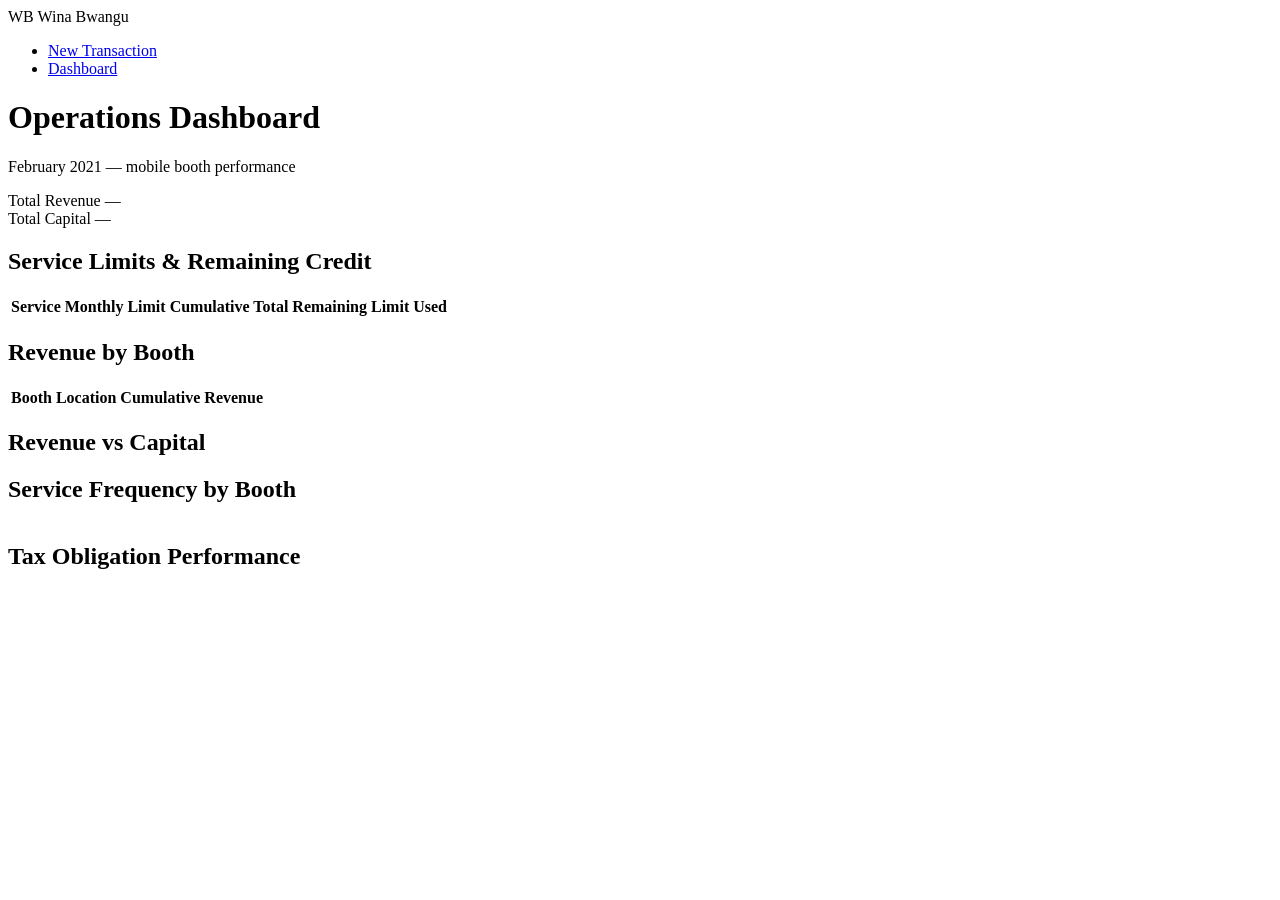
==== Frontend/dashboard.html @ 0277bae7 "Add files via upload This is a basic mock-up of the dashboard. Changes can and will be made upon di" ====
<!DOCTYPE html>
<html lang="en">
<head>
  <meta charset="UTF-8">
  <meta name="viewport" content="width=device-width, initial-scale=1.0">
  <title>Wina Bwangu — Dashboard</title>
  <link rel="stylesheet" href="styles.css">
</head>
<body>

  <div class="app-shell">

    <!-- ============ NAVIGATION ============ -->
    <nav class="sidenav" aria-label="Main navigation">
      <div class="sidenav-brand">
        <span class="sidenav-brand-mark">WB</span>
        <span class="sidenav-brand-name">Wina Bwangu</span>
      </div>
      <ul class="sidenav-links">
        <li><a href="index.html" class="sidenav-link">New Transaction</a></li>
        <li><a href="dashboard.html" class="sidenav-link sidenav-link--active" aria-current="page">Dashboard</a></li>
      </ul>
    </nav>

    <!-- ============ MAIN CONTENT ============ -->
    <div class="main-column">

      <header class="page-header">
        <h1>Operations Dashboard</h1>
        <p class="page-subtitle">February 2021 — mobile booth performance</p>
      </header>

      <main class="dashboard-grid">

        <!-- Item 9: summary cards -->
        <section class="summary-cards" aria-label="Summary totals">
          <div class="summary-card">
            <span class="summary-card-label">Total Revenue</span>
            <span class="summary-card-value" id="total-revenue">—</span>
          </div>
          <div class="summary-card">
            <span class="summary-card-label">Total Capital</span>
            <span class="summary-card-value" id="total-capital">—</span>
          </div>
        </section>

        <!-- Item 6: service limits, cumulative totals, remaining credit -->
        <section class="panel panel--wide" aria-labelledby="service-limits-heading">
          <h2 id="service-limits-heading">Service Limits &amp; Remaining Credit</h2>
          <table class="data-table">
            <thead>
              <tr>
                <th>Service</th>
                <th>Monthly Limit</th>
                <th>Cumulative Total</th>
                <th>Remaining</th>
                <th>Limit Used</th>
              </tr>
            </thead>
            <tbody id="service-limits-body">
              <!-- populated by dashboard.js -->
            </tbody>
          </table>
        </section>

        <!-- Item 7: booth revenue -->
        <section class="panel" aria-labelledby="booth-revenue-heading">
          <h2 id="booth-revenue-heading">Revenue by Booth</h2>
          <table class="data-table">
            <thead>
              <tr>
                <th>Booth</th>
                <th>Location</th>
                <th>Cumulative Revenue</th>
              </tr>
            </thead>
            <tbody id="booth-revenue-body">
              <!-- populated by dashboard.js -->
            </tbody>
          </table>
        </section>

        <!-- Item 10: pie chart of summary totals -->
        <section class="panel" aria-labelledby="summary-pie-heading">
          <h2 id="summary-pie-heading">Revenue vs Capital</h2>
          <div class="pie-wrap">
            <div class="pie-chart" id="summary-pie" role="img" aria-label="Pie chart of total revenue versus total capital"></div>
            <div class="pie-legend" id="pie-legend">
              <!-- populated by dashboard.js -->
            </div>
          </div>
        </section>

        <!-- Item 8: service frequency per booth -->
        <section class="panel panel--wide" aria-labelledby="frequency-heading">
          <h2 id="frequency-heading">Service Frequency by Booth</h2>
          <div class="table-scroll">
            <table class="data-table frequency-table" id="frequency-table">
              <!-- head + body populated by dashboard.js -->
            </table>
          </div>
        </section>

        <!-- Tax obligation performance -->
        <section class="panel panel--wide" aria-labelledby="tax-heading">
          <h2 id="tax-heading">Tax Obligation Performance</h2>
          <div class="tax-list" id="tax-obligations">
            <!-- populated by dashboard.js -->
          </div>
        </section>

      </main>
    </div>
  </div>

  <script src="mock-data.js"></script>
  <script src="dashboard.js"></script>
</body>
</html>
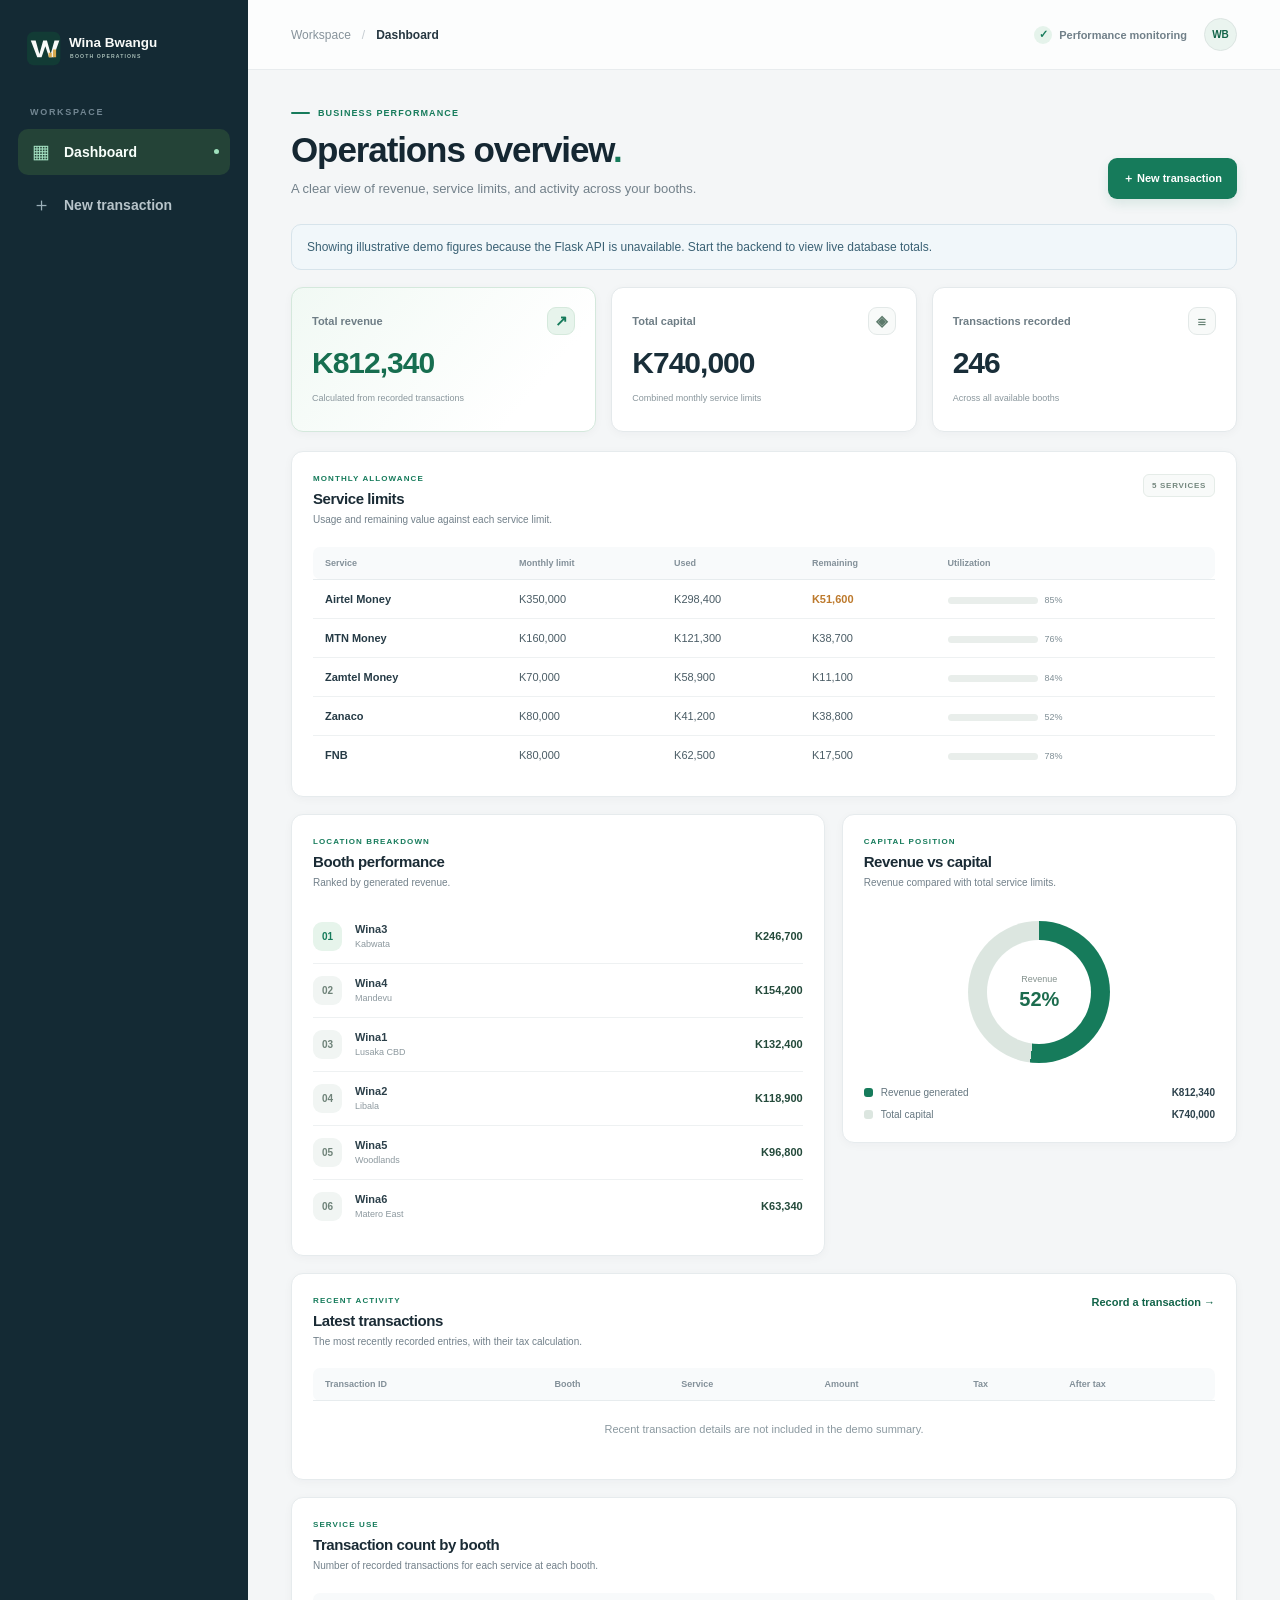
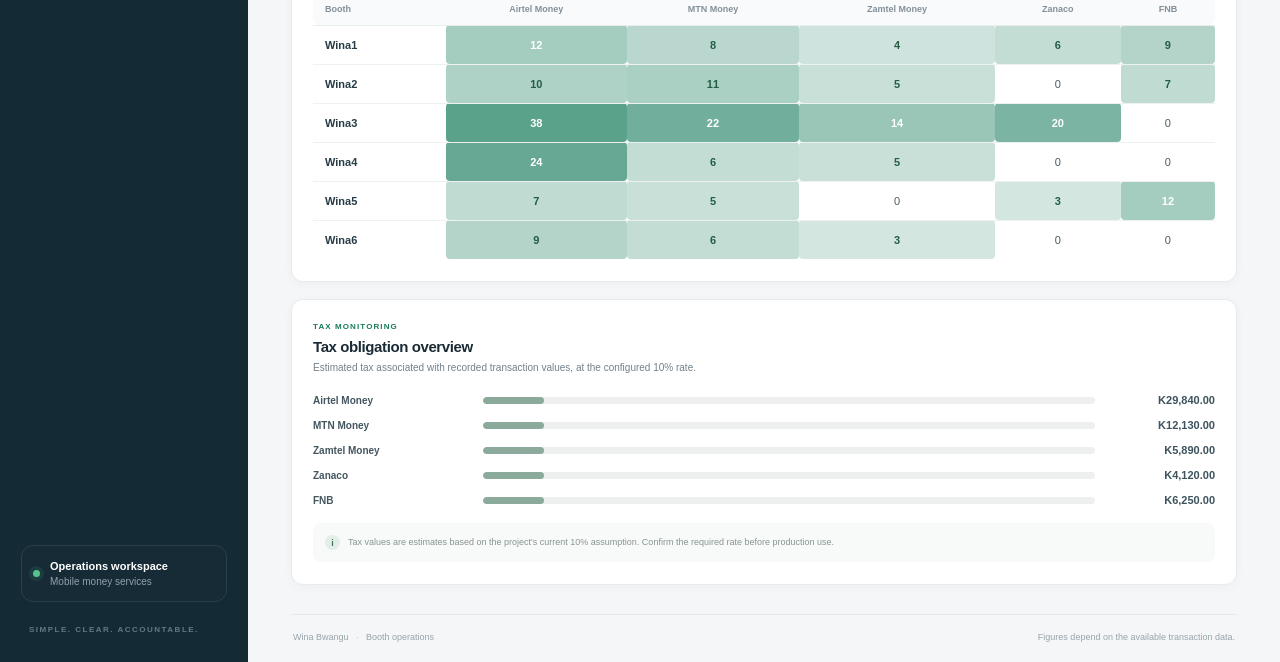
==== commit f0e32c75: "Polish Wina Bwangu assignment project" ====
--- a/Frontend/dashboard.html
+++ b/Frontend/dashboard.html
@@ -1,119 +1,31 @@
-<!DOCTYPE html>
+<!doctype html>
 <html lang="en">
 <head>
-  <meta charset="UTF-8">
-  <meta name="viewport" content="width=device-width, initial-scale=1.0">
-  <title>Wina Bwangu — Dashboard</title>
+  <meta charset="utf-8"><meta name="viewport" content="width=device-width,initial-scale=1">
+  <meta name="theme-color" content="#101f2b"><meta name="description" content="Monitor Wina Bwangu booth and mobile money service performance.">
+  <title>Operations overview · Wina Bwangu</title>
+  <link rel="icon" type="image/svg+xml" href="assets/wina-bwangu-mark.svg">
   <link rel="stylesheet" href="styles.css">
 </head>
 <body>
-
   <div class="app-shell">
-
-    <!-- ============ NAVIGATION ============ -->
-    <nav class="sidenav" aria-label="Main navigation">
-      <div class="sidenav-brand">
-        <span class="sidenav-brand-mark">WB</span>
-        <span class="sidenav-brand-name">Wina Bwangu</span>
+    <aside class="sidebar"><a class="brand" href="dashboard.html" aria-label="Wina Bwangu dashboard"><img class="brand-logo" src="assets/wina-bwangu-logo.svg" alt="Wina Bwangu — Booth Operations"></a><div class="nav-label">WORKSPACE</div><nav class="nav-links" aria-label="Main navigation"><a class="nav-link active" href="dashboard.html" aria-current="page"><span class="nav-icon">▦</span><span>Dashboard</span><span class="nav-current"></span></a><a class="nav-link" href="index.html"><span class="nav-icon">＋</span><span>New transaction</span></a></nav><div class="sidebar-bottom"><div class="sidebar-status"><span class="status-dot"></span><span><strong>Operations workspace</strong><small>Mobile money services</small></span></div><p class="sidebar-foot">SIMPLE. CLEAR. ACCOUNTABLE.</p></div></aside>
+    <main class="main-area"><header class="topbar"><div class="breadcrumbs"><span>Workspace</span><span class="crumb-slash">/</span><strong>Dashboard</strong></div><div class="topbar-right"><span class="secure-label"><span class="secure-icon">✓</span> Performance monitoring</span><span class="avatar">WB</span></div></header>
+      <div class="page-content dashboard-content"><section class="page-intro"><div><div class="eyebrow"><span class="eyebrow-line"></span> BUSINESS PERFORMANCE</div><h1>Operations overview<span>.</span></h1><p>A clear view of revenue, service limits, and activity across your booths.</p></div><a class="btn-primary compact-button" href="index.html"><span>＋ New transaction</span></a></section>
+        <div id="dashboardMessage" role="status" aria-live="polite"></div>
+        <section class="metric-grid" aria-label="Key performance indicators"><article class="metric-card metric-revenue"><div class="metric-head"><span>Total revenue</span><span class="metric-icon" aria-hidden="true">↗</span></div><div class="metric-value" id="total-revenue">—</div><div class="metric-foot">Calculated from recorded transactions</div></article><article class="metric-card"><div class="metric-head"><span>Total capital</span><span class="metric-icon" aria-hidden="true">◈</span></div><div class="metric-value" id="total-capital">—</div><div class="metric-foot">Combined monthly service limits</div></article><article class="metric-card"><div class="metric-head"><span>Transactions recorded</span><span class="metric-icon" aria-hidden="true">≡</span></div><div class="metric-value" id="total-transactions">—</div><div class="metric-foot">Across all available booths</div></article></section>
+        <section class="dashboard-grid">
+          <article class="surface panel-wide"><div class="section-heading"><div><div class="section-overline">MONTHLY ALLOWANCE</div><h2>Service limits</h2><p>Usage and remaining value against each service limit.</p></div><span class="section-count" id="service-count">Loading…</span></div><div class="table-scroll"><table class="data-table"><thead><tr><th scope="col">Service</th><th scope="col">Monthly limit</th><th scope="col">Used</th><th scope="col">Remaining</th><th scope="col">Utilization</th></tr></thead><tbody id="service-limits-body"><tr><td colspan="5" class="table-loading" role="status">Loading service data…</td></tr></tbody></table></div></article>
+          <article class="surface"><div class="section-heading"><div><div class="section-overline">LOCATION BREAKDOWN</div><h2>Booth performance</h2><p>Ranked by generated revenue.</p></div></div><div id="booth-performance" class="booth-performance"><p class="table-loading">Loading booth data…</p></div></article>
+          <article class="surface"><div class="section-heading"><div><div class="section-overline">CAPITAL POSITION</div><h2>Revenue vs capital</h2><p>Revenue compared with total service limits.</p></div></div><div class="capital-chart-wrap"><div id="summary-pie" class="pie-chart" role="img" aria-label="Revenue compared with total capital"></div><div class="pie-center"><span>Revenue</span><strong id="revenue-share">—</strong></div></div><div class="pie-legend" id="pie-legend"></div></article>
+          <article class="surface panel-wide recent-panel"><div class="section-heading"><div><div class="section-overline">RECENT ACTIVITY</div><h2>Latest transactions</h2><p>The most recently recorded entries, with their tax calculation.</p></div><a class="section-action" href="index.html">Record a transaction <span aria-hidden="true">→</span></a></div><div class="table-scroll"><table class="data-table recent-table"><thead><tr><th scope="col">Transaction ID</th><th scope="col">Booth</th><th scope="col">Service</th><th scope="col">Amount</th><th scope="col">Tax</th><th scope="col">After tax</th></tr></thead><tbody id="recent-transactions-body"><tr><td colspan="6" class="table-loading" role="status">Loading recent transactions…</td></tr></tbody></table></div></article>
+          <article class="surface panel-wide"><div class="section-heading"><div><div class="section-overline">SERVICE USE</div><h2>Transaction count by booth</h2><p>Number of recorded transactions for each service at each booth.</p></div></div><div class="table-scroll"><table class="data-table frequency-table" id="frequency-table"><tbody><tr><td class="table-loading" role="status">Loading activity…</td></tr></tbody></table></div></article>
+          <article class="surface panel-wide"><div class="section-heading"><div><div class="section-overline">TAX MONITORING</div><h2>Tax obligation overview</h2><p>Estimated tax associated with recorded transaction values, at the configured 10% rate.</p></div></div><div id="tax-obligations" class="tax-list"><p class="table-loading">Loading tax figures…</p></div><p class="data-note"><span>i</span> Tax values are estimates based on the project's current 10% assumption. Confirm the required rate before production use.</p></article>
+        </section>
+        <footer class="page-footer"><span>Wina Bwangu <span class="footer-dot">·</span> Booth operations</span><span>Figures depend on the available transaction data.</span></footer>
       </div>
-      <ul class="sidenav-links">
-        <li><a href="index.html" class="sidenav-link">New Transaction</a></li>
-        <li><a href="dashboard.html" class="sidenav-link sidenav-link--active" aria-current="page">Dashboard</a></li>
-      </ul>
-    </nav>
-
-    <!-- ============ MAIN CONTENT ============ -->
-    <div class="main-column">
-
-      <header class="page-header">
-        <h1>Operations Dashboard</h1>
-        <p class="page-subtitle">February 2021 — mobile booth performance</p>
-      </header>
-
-      <main class="dashboard-grid">
-
-        <!-- Item 9: summary cards -->
-        <section class="summary-cards" aria-label="Summary totals">
-          <div class="summary-card">
-            <span class="summary-card-label">Total Revenue</span>
-            <span class="summary-card-value" id="total-revenue">—</span>
-          </div>
-          <div class="summary-card">
-            <span class="summary-card-label">Total Capital</span>
-            <span class="summary-card-value" id="total-capital">—</span>
-          </div>
-        </section>
-
-        <!-- Item 6: service limits, cumulative totals, remaining credit -->
-        <section class="panel panel--wide" aria-labelledby="service-limits-heading">
-          <h2 id="service-limits-heading">Service Limits &amp; Remaining Credit</h2>
-          <table class="data-table">
-            <thead>
-              <tr>
-                <th>Service</th>
-                <th>Monthly Limit</th>
-                <th>Cumulative Total</th>
-                <th>Remaining</th>
-                <th>Limit Used</th>
-              </tr>
-            </thead>
-            <tbody id="service-limits-body">
-              <!-- populated by dashboard.js -->
-            </tbody>
-          </table>
-        </section>
-
-        <!-- Item 7: booth revenue -->
-        <section class="panel" aria-labelledby="booth-revenue-heading">
-          <h2 id="booth-revenue-heading">Revenue by Booth</h2>
-          <table class="data-table">
-            <thead>
-              <tr>
-                <th>Booth</th>
-                <th>Location</th>
-                <th>Cumulative Revenue</th>
-              </tr>
-            </thead>
-            <tbody id="booth-revenue-body">
-              <!-- populated by dashboard.js -->
-            </tbody>
-          </table>
-        </section>
-
-        <!-- Item 10: pie chart of summary totals -->
-        <section class="panel" aria-labelledby="summary-pie-heading">
-          <h2 id="summary-pie-heading">Revenue vs Capital</h2>
-          <div class="pie-wrap">
-            <div class="pie-chart" id="summary-pie" role="img" aria-label="Pie chart of total revenue versus total capital"></div>
-            <div class="pie-legend" id="pie-legend">
-              <!-- populated by dashboard.js -->
-            </div>
-          </div>
-        </section>
-
-        <!-- Item 8: service frequency per booth -->
-        <section class="panel panel--wide" aria-labelledby="frequency-heading">
-          <h2 id="frequency-heading">Service Frequency by Booth</h2>
-          <div class="table-scroll">
-            <table class="data-table frequency-table" id="frequency-table">
-              <!-- head + body populated by dashboard.js -->
-            </table>
-          </div>
-        </section>
-
-        <!-- Tax obligation performance -->
-        <section class="panel panel--wide" aria-labelledby="tax-heading">
-          <h2 id="tax-heading">Tax Obligation Performance</h2>
-          <div class="tax-list" id="tax-obligations">
-            <!-- populated by dashboard.js -->
-          </div>
-        </section>
-
-      </main>
-    </div>
+    </main>
   </div>
-
-  <script src="mock-data.js"></script>
-  <script src="dashboard.js"></script>
+  <script src="mock-data.js"></script><script src="dashboard.js"></script>
 </body>
 </html>
--- a/Frontend/styles.css
+++ b/Frontend/styles.css
@@ -0,0 +1,21 @@
+:root{--navy:#101f2b;--navy-2:#182d3a;--ink:#172630;--muted:#72808a;--muted-2:#9aa5ad;--paper:#f4f6f7;--surface:#fff;--line:#e4e9ec;--green:#167b5b;--green-dark:#126449;--green-pale:#e9f5ef;--amber:#bd7a2d;--amber-pale:#fff4e6;--red:#b84747;--radius:16px;--font-body:'Segoe UI',Arial,sans-serif;--font-display:'Segoe UI',Arial,sans-serif;--shadow:0 4px 20px rgba(21,42,54,.035)}
+.brand{gap:0}.brand-logo{display:block;width:100%;max-width:205px;height:auto;object-fit:contain}.brand:focus-visible{outline:3px solid #83cbaa;outline-offset:4px;border-radius:8px}
+*{box-sizing:border-box}html{min-width:320px}body{margin:0;background:var(--paper);color:var(--ink);font-family:var(--font-body);font-size:14px;-webkit-font-smoothing:antialiased}a{color:inherit}.app-shell{display:flex;min-height:100vh}.sidebar{width:248px;flex:0 0 248px;display:flex;flex-direction:column;min-height:100vh;padding:29px 18px 20px;background:var(--navy);color:#fff}.brand{display:flex;align-items:center;gap:11px;padding:0 9px 39px;text-decoration:none}.brand-mark{display:flex;align-items:center;justify-content:center;width:39px;height:39px;border-radius:12px;background:#d7f0e2;color:var(--navy);font:800 22px var(--font-display);letter-spacing:-2px}.brand-mark span{color:var(--green)}.brand-copy{display:flex;flex-direction:column;gap:4px}.brand-copy strong{font:800 15px var(--font-display);letter-spacing:-.45px}.brand-copy small{font-size:9px;letter-spacing:1.5px;color:#91a2ac;font-weight:700}.nav-label{padding:0 12px 12px;color:#728692;font-size:9px;font-weight:700;letter-spacing:1.7px}.nav-links{display:grid;gap:7px}.nav-link{position:relative;display:flex;align-items:center;gap:12px;min-height:46px;padding:0 12px;border-radius:10px;color:#b7c4ca;text-decoration:none;font-weight:600;transition:background .18s,color .18s}.nav-link:hover{background:#1b3441;color:white}.nav-link.active{background:#244337;color:#f8fffb}.nav-icon{width:22px;height:22px;display:inline-flex;align-items:center;justify-content:center;font-size:19px;font-weight:400;color:#9bb0b9}.nav-link.active .nav-icon{color:#a5e2c3}.nav-current{position:absolute;right:11px;width:5px;height:5px;border-radius:50%;background:#9fe1bd}.sidebar-bottom{margin-top:auto}.sidebar-status{display:flex;align-items:center;gap:10px;margin:0 3px 23px;padding:14px 11px;border:1px solid #29404c;border-radius:12px;background:#172b37}.sidebar-status>span:last-child{display:flex;flex-direction:column;gap:4px}.sidebar-status strong{font-size:11px;font-weight:600}.sidebar-status small{font-size:10px;color:#8fa1aa}.status-dot{width:7px;height:7px;flex:0 0 7px;border-radius:50%;background:#56c58d;box-shadow:0 0 0 4px rgba(86,197,141,.11)}.sidebar-foot{padding:0 11px;color:#637a86;font-size:8px;font-weight:700;letter-spacing:1.5px}.main-area{flex:1;min-width:0}.topbar{height:70px;padding:0 43px;display:flex;align-items:center;justify-content:space-between;border-bottom:1px solid #e8ecee;background:rgba(255,255,255,.78)}.breadcrumbs{display:flex;align-items:center;gap:11px;font-size:12px;color:#87939b}.breadcrumbs strong{color:#263741;font-weight:700}.crumb-slash{color:#c4cbd0}.topbar-right{display:flex;align-items:center;gap:17px}.secure-label{display:flex;align-items:center;gap:7px;color:#718089;font-size:11px;font-weight:600}.secure-icon{display:inline-flex;align-items:center;justify-content:center;width:18px;height:18px;border-radius:50%;background:#e5f3eb;color:var(--green);font-size:11px}.avatar{display:flex;align-items:center;justify-content:center;width:33px;height:33px;border:1px solid #dce5e2;border-radius:50%;background:#eaf4ef;color:var(--green-dark);font-size:10px;font-weight:800}.page-content{max-width:1450px;margin:0 auto;padding:38px 43px 20px}.page-intro{display:flex;align-items:flex-end;justify-content:space-between;gap:20px;margin-bottom:29px}.eyebrow,.section-overline{display:flex;align-items:center;gap:8px;color:var(--green);font-size:9px;font-weight:800;letter-spacing:1.7px}.eyebrow-line{width:19px;height:2px;background:var(--green);border-radius:2px}.page-intro h1{margin:11px 0 7px;font:800 clamp(26px,3vw,35px)/1.2 var(--font-display);letter-spacing:-1.5px;color:#152732}.page-intro h1>span{color:var(--green)}.page-intro p{margin:0;color:var(--muted);font-size:13px;line-height:1.65}.text-link{display:inline-flex;align-items:center;gap:9px;padding-bottom:5px;color:var(--green);font-size:12px;font-weight:700;text-decoration:none;white-space:nowrap}.text-link:hover{text-decoration:underline}.surface{min-width:0;border:1px solid #e6ebed;border-radius:var(--radius);background:var(--surface);box-shadow:var(--shadow)}.transaction-layout{display:grid;grid-template-columns:minmax(0,1.65fr) minmax(260px,.8fr);align-items:start;gap:20px}.transaction-card{padding:26px 28px}.surface-heading{display:flex;align-items:center;gap:13px;padding-bottom:22px;margin-bottom:23px;border-bottom:1px solid #edf0f2}.step-badge{display:flex;align-items:center;justify-content:center;width:39px;height:39px;flex:0 0 39px;border:1px solid #d8e9df;border-radius:12px;background:#edf7f1;color:var(--green);font:800 12px var(--font-display)}.surface-heading h2,.section-heading h2{margin:0;color:#1a2b35;font:800 16px var(--font-display);letter-spacing:-.4px}.surface-heading p,.section-heading p{margin:5px 0 0;color:var(--muted);font-size:11px;line-height:1.55}.required-note{margin-left:auto;color:#8d999f;font-size:10px;white-space:nowrap}.form-grid{display:grid;grid-template-columns:repeat(2,minmax(0,1fr));gap:19px 17px}.form-group{display:flex;min-width:0;flex-direction:column;gap:8px}.full-width{grid-column:1/-1}.form-group label{color:#2b3c46;font-size:11px;font-weight:700}.required{color:var(--green);font-weight:800}.form-input{width:100%;min-width:0;height:44px;padding:0 13px;border:1px solid #dfe6e9;border-radius:9px;background:#fff;color:#20333e;font:500 12px var(--font-body);outline:none;transition:border-color .18s,box-shadow .18s,background .18s}.form-input::placeholder{color:#a6b0b6}.form-input:focus{border-color:#4b9b7b;box-shadow:0 0 0 3px rgba(22,123,91,.10)}.form-input:disabled{cursor:not-allowed;background:#f6f8f8;color:#9aa5ab}.form-input[readonly]{cursor:default}.readonly-field{background:#f7f9f9;color:#697982}.input-wrap{position:relative;display:flex;align-items:center}.input-wrap .form-input{padding-left:42px}.input-prefix{position:absolute;left:13px;z-index:1;color:#829098;font-size:10px;font-weight:800}.currency-prefix{font-size:13px;color:#4e625c}.field-tag{position:absolute;right:11px;color:#7c9286;font-size:8px;font-weight:800;letter-spacing:1px}.input-suffix{position:absolute;right:12px;color:#89969d;font-size:10px;pointer-events:none}.has-suffix{padding-right:60px!important}.amount-input{height:49px;font:700 17px var(--font-display)}.amount-wrap .input-prefix{font:800 16px var(--font-display)}.amount-wrap .input-suffix{right:30px;font-weight:600}.amount-wrap .amount-input{padding-right:76px!important}.field-help{color:#8b979e;font-size:10px;line-height:1.5}.calculation-box{margin-top:25px;padding:19px 19px 16px;border:1px solid #dfece4;border-radius:12px;background:#f5faf7}.calc-top{display:flex;justify-content:space-between;align-items:flex-start;gap:12px;padding-bottom:16px;border-bottom:1px solid #e2eee7}.calc-kicker{color:#638273;font-size:8px;font-weight:800;letter-spacing:1.4px}.calc-top h3{margin:5px 0 4px;color:#203c30;font:800 14px var(--font-display)}.calc-top p{margin:0;color:#7d9187;font-size:10px}.tax-pill{padding:6px 9px;border-radius:6px;background:#e4f2e9;color:#24744f;font-size:9px;font-weight:800;white-space:nowrap}.calc-bottom{display:grid;grid-template-columns:1fr 13px 1fr 13px 1.2fr;align-items:center;gap:8px;padding-top:15px}.calc-bottom>div{display:flex;flex-direction:column;gap:7px;min-width:0}.calc-label{color:#788a81;font-size:9px}.calc-bottom strong{color:#3c5147;font:700 13px var(--font-display);white-space:nowrap}.calc-minus,.calc-equals{color:#a0b0a7;text-align:center}.calc-net{padding-left:12px;border-left:1px solid #d9e8de}.calc-net strong{color:var(--green-dark);font-size:16px}.form-actions{display:flex;align-items:center;justify-content:space-between;gap:15px;margin-top:22px}.form-actions p{display:flex;align-items:center;gap:7px;margin:0;color:#819089;font-size:10px}.lock-mark{display:inline-flex;align-items:center;justify-content:center;width:16px;height:16px;border-radius:50%;background:#e7f4eb;color:var(--green);font-size:10px;font-weight:800}.btn-primary{display:inline-flex;align-items:center;justify-content:center;gap:20px;min-height:45px;padding:0 17px;border:0;border-radius:9px;background:var(--green);color:#fff;font:700 11px var(--font-body);text-decoration:none;cursor:pointer;box-shadow:0 5px 12px rgba(22,123,91,.12);transition:background .18s,transform .18s,box-shadow .18s}.btn-primary:hover{background:var(--green-dark);box-shadow:0 7px 16px rgba(22,123,91,.2);transform:translateY(-1px)}.btn-primary:focus-visible,.nav-link:focus-visible,a:focus-visible{outline:3px solid #83cbaa;outline-offset:3px}.btn-primary:disabled{opacity:.65;cursor:wait;transform:none}.button-arrow{font-size:17px;font-weight:400}.side-column{display:grid;gap:15px}.guidance-card{position:relative;overflow:hidden;padding:24px 23px 17px;border-radius:var(--radius);background:var(--navy-2);color:#fff}.guidance-card:after{position:absolute;top:-45px;right:-62px;width:165px;height:165px;border:1px solid rgba(155,215,184,.13);border-radius:50%;content:"";box-shadow:0 0 0 23px rgba(155,215,184,.025),0 0 0 47px rgba(155,215,184,.02)}.guidance-icon{display:flex;align-items:center;justify-content:center;width:35px;height:35px;margin-bottom:23px;border:1px solid #3c5d59;border-radius:10px;background:#25463f;color:#b6e8cd;font-size:19px}.light-eyebrow{color:#9acdb0;font-size:8px}.guidance-card h2{max-width:240px;margin:10px 0 9px;font:800 22px/1.3 var(--font-display);letter-spacing:-.7px}.guidance-card>p{max-width:250px;margin:0;color:#b1c0c7;font-size:11px;line-height:1.7}.guide-list{display:grid;gap:17px;margin:23px 0 20px;padding:0;list-style:none}.guide-list li{display:flex;align-items:flex-start;gap:11px}.guide-list li>span{display:flex;align-items:center;justify-content:center;width:24px;height:24px;flex:0 0 24px;border:1px solid #3b5a61;border-radius:8px;color:#a4d9bb;font-size:10px;font-weight:800}.guide-list li div{display:flex;flex-direction:column;gap:5px}.guide-list strong{color:#f3f7f8;font-size:11px}.guide-list small{color:#a7b7be;font-size:10px;line-height:1.55}.guidance-foot{display:flex;align-items:center;gap:9px;padding-top:14px;border-top:1px solid #344954;color:#aabac1;font-size:9px}.guidance-foot .status-dot{width:6px;height:6px;flex-basis:6px;box-shadow:none}.help-card{display:flex;align-items:flex-start;gap:12px;padding:17px;border:1px solid #e2e9e6;border-radius:13px;background:#fff}.help-symbol{display:flex;align-items:center;justify-content:center;width:26px;height:26px;flex:0 0 26px;border-radius:8px;background:#eaf5ee;color:var(--green);font-weight:800}.help-card strong{color:#30434c;font-size:11px}.help-card p{margin:6px 0 10px;color:#829098;font-size:10px;line-height:1.6}.help-card a{color:var(--green);font-size:10px;font-weight:800;text-decoration:none}.help-card a span{margin-left:4px}.alert{margin-bottom:17px;padding:13px 15px;border:1px solid;border-radius:10px;font-size:12px;line-height:1.5}.alert-success{border-color:#c9e8d4;background:#eff9f2;color:#206a45}.alert-danger{border-color:#f0d1d1;background:#fff4f4;color:#a33838}.alert-info{border-color:#d7e4eb;background:#f1f7fa;color:#3a6174}.page-footer{display:flex;align-items:center;justify-content:space-between;gap:15px;margin-top:29px;padding:17px 2px 0;border-top:1px solid #e4e9eb;color:#99a4aa;font-size:9px}.footer-dot{padding:0 5px;color:#c0c9ce}
+/* Dashboard */
+.dashboard-content{max-width:1600px}.compact-button{min-height:41px;gap:10px;padding:0 15px;white-space:nowrap}.metric-grid{display:grid;grid-template-columns:repeat(3,minmax(0,1fr));gap:15px;margin-bottom:19px}.metric-card{position:relative;overflow:hidden;min-height:145px;padding:19px 20px 16px;border:1px solid #e4e9eb;border-radius:15px;background:#fff;box-shadow:var(--shadow)}.metric-revenue{border-color:#d4e8dc;background:linear-gradient(130deg,#f1f9f4 0%,#fff 78%)}.metric-head{display:flex;align-items:center;justify-content:space-between;color:#6e7d85;font-size:11px;font-weight:600}.metric-icon{display:flex;align-items:center;justify-content:center;width:28px;height:28px;border:1px solid #e3e9e8;border-radius:9px;background:#f8faf9;color:#5c7a6b;font-size:15px}.metric-revenue .metric-icon{border-color:#d5e9dc;background:#e7f4ec;color:var(--green)}.metric-value{position:relative;z-index:1;margin-top:11px;color:#192e39;font:800 clamp(23px,2.5vw,30px)/1.15 var(--font-display);letter-spacing:-1px}.metric-revenue .metric-value{color:#176e50}.metric-foot{display:flex;align-items:center;gap:7px;margin-top:12px;color:#89969c;font-size:9px}.green-dot{width:6px;height:6px;border-radius:50%;background:#35a36e}.metric-decoration{position:absolute;right:-20px;bottom:-60px;width:145px;height:145px;border:1px solid rgba(22,123,91,.1);border-radius:50%;box-shadow:0 0 0 17px rgba(22,123,91,.025),0 0 0 36px rgba(22,123,91,.02)}.metric-mini-bars{position:absolute;right:21px;bottom:17px;display:flex;align-items:flex-end;gap:4px;height:31px;opacity:.5}.metric-mini-bars i{display:block;width:5px;border-radius:3px 3px 0 0;background:#b5d6c4}.metric-mini-bars i:nth-child(1){height:11px}.metric-mini-bars i:nth-child(2){height:18px}.metric-mini-bars i:nth-child(3){height:14px}.metric-mini-bars i:nth-child(4){height:25px}.metric-mini-bars i:nth-child(5){height:20px}.metric-mini-bars i:nth-child(6){height:29px}.metric-mini-bars i:nth-child(7){height:24px}.metric-outline{position:absolute;right:17px;bottom:16px;color:#c0cbd0;font:800 18px var(--font-display)}.metric-outline span{font:500 8px var(--font-body)}.dashboard-grid{display:grid;grid-template-columns:minmax(0,1.35fr) minmax(0,1fr);align-items:start;gap:17px}.dashboard-grid>.surface{padding:22px 21px}.panel-wide{grid-column:1/-1}.section-heading{display:flex;align-items:flex-start;justify-content:space-between;gap:12px;margin-bottom:19px}.section-overline{font-size:8px;letter-spacing:1.4px}.section-heading h2{margin-top:7px;font-size:15px}.section-heading p{font-size:10px}.section-count{padding:6px 8px;border:1px solid #e5ece8;border-radius:6px;background:#f8faf9;color:#74877e;font-size:8px;font-weight:800;letter-spacing:.7px;white-space:nowrap}.table-scroll{width:100%;overflow-x:auto}.data-table{width:100%;border-collapse:collapse;font-size:11px;white-space:nowrap}.data-table th{padding:11px 10px;border-bottom:1px solid #e7ecee;background:#f8fafb;color:#839099;text-align:left;font-size:9px;font-weight:700}.data-table th:first-child{padding-left:12px;border-radius:7px 0 0 7px}.data-table th:last-child{border-radius:0 7px 7px 0}.data-table td{padding:13px 10px;border-bottom:1px solid #eef1f2;color:#4a5c65}.data-table td:first-child{padding-left:12px;color:#263b46;font-weight:700}.data-table tbody tr:last-child td{border-bottom:0}.data-table tbody tr:hover td{background:#fbfdfc}.table-loading{padding:22px 12px!important;color:#8a989f!important;font-weight:500!important;text-align:center}.value-warning{color:var(--amber)!important;font-weight:700}.data-bar-track{display:inline-block;width:90px;height:6px;overflow:hidden;vertical-align:middle;border-radius:99px;background:#e9eeeb}.data-bar-fill{height:100%;border-radius:99px;background:#4a9c77}.data-bar-fill--warning{background:#d69a4e}.data-bar-label{display:inline-block;margin-left:7px;color:#7f8e95;font-size:9px;vertical-align:middle}.booth-performance{display:grid;gap:0}.booth-row{display:grid;grid-template-columns:32px minmax(0,1fr) auto;align-items:center;gap:10px;padding:12px 0;border-bottom:1px solid #eef1f2}.booth-row:last-child{border-bottom:0}.booth-rank{display:flex;align-items:center;justify-content:center;width:29px;height:29px;border-radius:9px;background:#f1f5f3;color:#6f8379;font-size:10px;font-weight:800}.booth-row:first-child .booth-rank{background:#e6f4eb;color:var(--green)}.booth-meta{display:flex;min-width:0;flex-direction:column;gap:4px}.booth-meta strong{color:#2c404a;font-size:11px}.booth-meta small{overflow:hidden;color:#8c989e;font-size:9px;text-overflow:ellipsis}.booth-revenue{color:#244a3b;font:800 11px var(--font-display);white-space:nowrap}.capital-chart-wrap{position:relative;display:flex;align-items:center;justify-content:center;min-height:165px}.pie-chart{width:142px;height:142px;flex:0 0 142px;border-radius:50%;background:conic-gradient(var(--green) 0deg 100deg,#dce6e0 100deg 360deg);position:relative}.pie-chart:after{position:absolute;inset:19px;border-radius:50%;background:#fff;content:""}.pie-center{position:absolute;z-index:1;display:flex;flex-direction:column;align-items:center;gap:4px}.pie-center span{color:#85928e;font-size:9px}.pie-center strong{color:#1c6c4e;font:800 20px var(--font-display)}.pie-legend{display:grid;gap:11px;margin-top:12px}.legend-item{display:flex;align-items:center;gap:8px;color:#667780;font-size:10px}.legend-swatch{width:9px;height:9px;border-radius:3px;background:var(--green)}.legend-swatch--capital{background:#dce6e0}.legend-item strong{margin-left:auto;color:#2d424c;font-size:10px}.frequency-table th,.frequency-table td{text-align:center}.frequency-table th:first-child,.frequency-table td:first-child{text-align:left}.frequency-table td{font-variant-numeric:tabular-nums}.frequency-table td.frequency-cell{border-radius:4px;color:#235d46;font-weight:700}.tax-list{display:grid;gap:13px}.tax-row{display:grid;grid-template-columns:minmax(110px,155px) minmax(80px,1fr) 105px;align-items:center;gap:15px}.tax-row-label{color:#43565f;font-size:10px;font-weight:700}.tax-row-value{text-align:right;color:#3d535d;font:700 11px var(--font-display)}.tax-track{height:7px;overflow:hidden;border-radius:99px;background:#edf0ef}.tax-fill{height:100%;border-radius:99px;background:#8caa9b}.data-note{display:flex;align-items:flex-start;gap:8px;margin:17px 0 0;padding:12px;border-radius:8px;background:#f8faf9;color:#87948e;font-size:9px;line-height:1.6}.data-note span{display:flex;align-items:center;justify-content:center;width:15px;height:15px;flex:0 0 15px;border-radius:50%;background:#e4eee8;color:#47745f;font-size:9px;font-weight:800}
+@media(min-width:1500px){.page-content{padding-top:44px}.dashboard-content{padding-top:38px}.transaction-layout{grid-template-columns:minmax(0,1.7fr) minmax(280px,.75fr)}}
+@media(max-width:1150px){.sidebar{width:220px;flex-basis:220px}.topbar{padding:0 28px}.page-content{padding:30px 28px 18px}.transaction-layout{grid-template-columns:minmax(0,1.4fr) minmax(240px,.8fr)}.transaction-card{padding:22px}.dashboard-grid>.surface{padding:19px 17px}.data-bar-track{width:65px}}
+@media(max-width:900px){.sidebar{width:190px;flex-basis:190px;padding-right:12px;padding-left:12px}.topbar{padding:0 22px}.page-content{padding:27px 22px 18px}.transaction-layout{grid-template-columns:1fr}.side-column{grid-template-columns:1fr 1fr}.guidance-card{padding:21px}.metric-grid{gap:10px}.metric-card{padding:16px}.dashboard-grid{grid-template-columns:1fr}.panel-wide{grid-column:1}.dashboard-grid>.surface{padding:20px}.data-bar-track{width:90px}}
+@media(max-width:640px){.app-shell{display:block}.sidebar{position:relative;width:100%;min-height:auto;padding:14px 16px 10px}.brand{padding:0 2px 14px}.brand-logo{max-width:185px}.nav-label,.sidebar-bottom{display:none}.nav-links{display:flex;gap:7px}.nav-link{min-height:40px;flex:1;justify-content:center;gap:8px;padding:0 8px;font-size:11px}.nav-icon{width:18px;font-size:16px}.nav-current{right:9px}.topbar{height:52px;padding:0 17px}.secure-label{font-size:0}.secure-icon{font-size:11px}.topbar-right{gap:10px}.avatar{width:29px;height:29px}.page-content{padding:25px 15px 16px}.page-intro{align-items:flex-start;flex-direction:column;gap:15px;margin-bottom:22px}.page-intro h1{font-size:28px}.page-intro p{font-size:12px}.text-link{padding-bottom:0}.transaction-card{padding:18px 15px}.surface-heading{gap:10px;padding-bottom:17px;margin-bottom:18px}.surface-heading h2{font-size:14px}.surface-heading p{font-size:10px}.required-note{font-size:9px}.form-grid{grid-template-columns:1fr;gap:16px}.full-width{grid-column:auto}.form-input{height:45px}.calc-bottom{grid-template-columns:1fr 10px 1fr;gap:8px}.calc-bottom .calc-equals{display:none}.calc-net{grid-column:1/-1;padding:12px 0 0;border-left:0;border-top:1px solid #d9e8de}.calc-net strong{font-size:18px}.calc-minus{grid-column:2}.calc-bottom>div:nth-of-type(2){grid-column:3;grid-row:1}.calc-net{grid-row:2}.form-actions{align-items:stretch;flex-direction:column}.form-actions p{order:2}.btn-primary{width:100%}.side-column{grid-template-columns:1fr}.guidance-card{padding:22px}.page-footer{align-items:flex-start;flex-direction:column;gap:7px;margin-top:22px}.metric-grid{grid-template-columns:1fr;gap:10px}.metric-card{min-height:125px}.metric-value{font-size:28px}.dashboard-grid{gap:12px}.dashboard-grid>.surface{padding:17px 13px}.section-heading{gap:8px}.section-heading h2{font-size:14px}.section-heading p{max-width:280px}.section-count{font-size:7px;padding:5px 6px}.data-table{font-size:10px}.data-table th{font-size:8px;padding:10px 8px}.data-table td{padding:12px 8px}.data-bar-track{width:55px}.data-bar-label{font-size:8px;margin-left:4px}.booth-row{grid-template-columns:29px minmax(0,1fr) auto;gap:8px}.tax-row{grid-template-columns:minmax(85px,1fr) minmax(60px,1fr) 80px;gap:9px}.tax-row-label,.tax-row-value{font-size:9px}.tax-row-value{font-size:10px}.pie-chart{width:130px;height:130px;flex-basis:130px}.compact-button{width:100%}.breadcrumbs{font-size:11px}}
+@media(prefers-reduced-motion:reduce){*,*::before,*::after{scroll-behavior:auto!important;transition:none!important}}
+
+/* Final usability refinements */
+.sidebar{background:#142a34}.surface,.metric-card{border-radius:12px;box-shadow:0 2px 10px rgba(21,42,54,.035)}
+.page-content{max-width:1380px}.page-intro{margin-bottom:25px}.page-intro h1{letter-spacing:-1.1px}.section-overline,.eyebrow{letter-spacing:1.1px}
+.section-action{color:var(--green-dark);font-size:11px;font-weight:700;text-decoration:none;white-space:nowrap}.section-action:hover{text-decoration:underline}
+.section-action:focus-visible,.text-link:focus-visible{outline:3px solid #83cbaa;outline-offset:3px;border-radius:3px}
+.recent-table{min-width:720px}.recent-table td{font-variant-numeric:tabular-nums}.recent-table .transaction-id{color:#315846;font-family:ui-monospace,Consolas,monospace;font-size:10px}.recent-table .amount-net{color:#176e50;font-weight:700}
+.data-bar-track{height:7px}.data-bar-fill{transition:width .35s ease}.metric-card,.surface{transition:border-color .18s ease,box-shadow .18s ease}.metric-card:hover,.surface:hover{border-color:#d7e2dc;box-shadow:0 4px 16px rgba(21,42,54,.055)}
+.form-group:focus-within label{color:var(--green-dark)}.alert:empty{display:none}.table-loading{white-space:normal}
+@media(max-width:640px){.metric-grid{grid-template-columns:1fr}.metric-card{min-height:112px}.side-column{grid-template-columns:1fr}.section-heading{flex-wrap:wrap}.section-action{margin-top:2px}.calc-bottom{grid-template-columns:1fr 12px 1fr}.calc-equals{display:none}.calc-net{grid-column:1/-1;padding:12px 0 0;border-top:1px solid #d9e8de;border-left:0}.form-actions{align-items:stretch;flex-direction:column}.form-actions .btn-primary{width:100%}.required-note{display:none}}
+@media(prefers-reduced-motion:reduce){*,*::before,*::after{animation-duration:.01ms!important;animation-iteration-count:1!important;transition-duration:.01ms!important}}
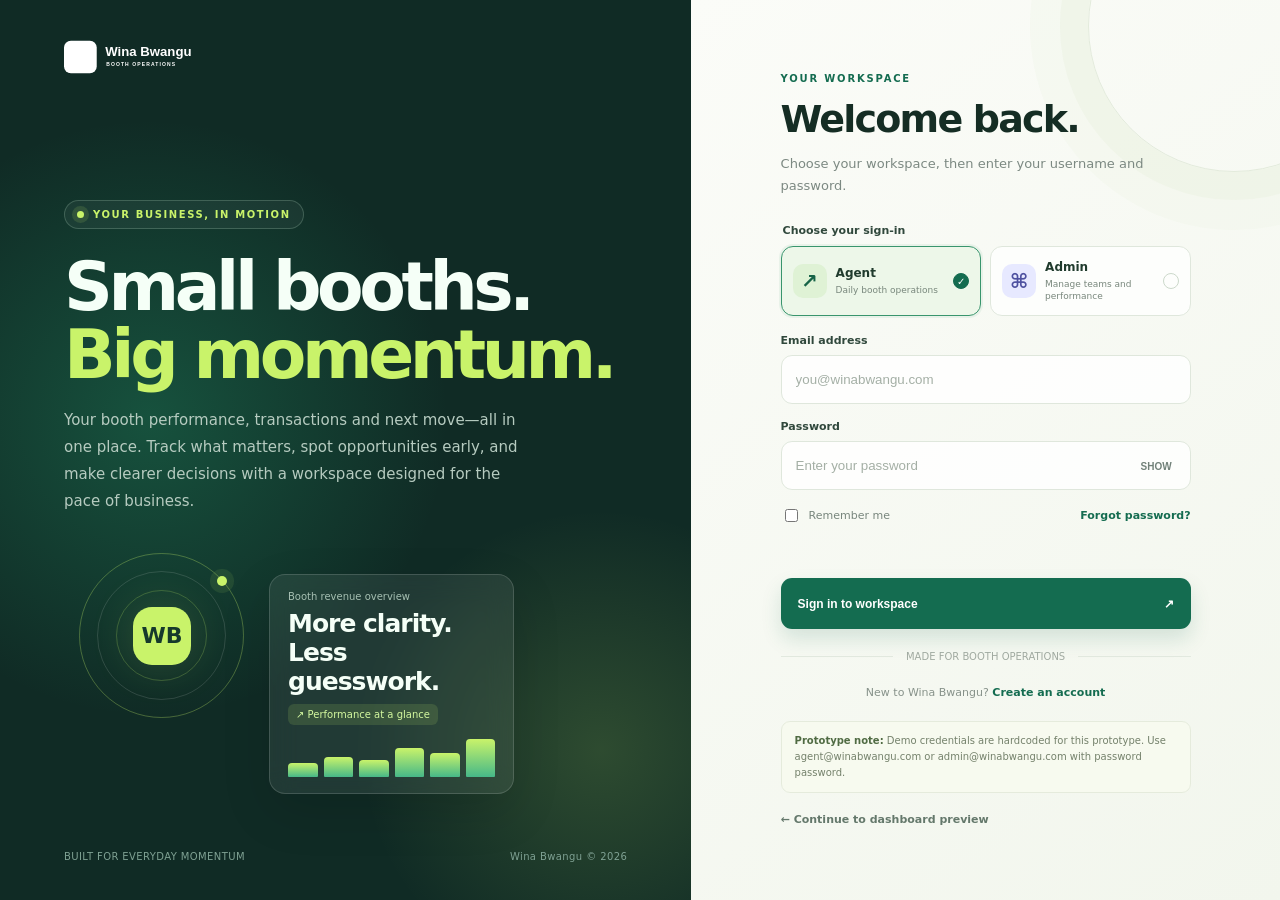
==== commit 42e2f09b: "Add role dashboards and harden API validation" ====
--- a/Frontend/dashboard.html
+++ b/Frontend/dashboard.html
@@ -9,12 +9,14 @@
 </head>
 <body>
   <div class="app-shell">
-    <aside class="sidebar"><a class="brand" href="dashboard.html" aria-label="Wina Bwangu dashboard"><img class="brand-logo" src="assets/wina-bwangu-logo.svg" alt="Wina Bwangu — Booth Operations"></a><div class="nav-label">WORKSPACE</div><nav class="nav-links" aria-label="Main navigation"><a class="nav-link active" href="dashboard.html" aria-current="page"><span class="nav-icon">▦</span><span>Dashboard</span><span class="nav-current"></span></a><a class="nav-link" href="index.html"><span class="nav-icon">＋</span><span>New transaction</span></a></nav><div class="sidebar-bottom"><div class="sidebar-status"><span class="status-dot"></span><span><strong>Operations workspace</strong><small>Mobile money services</small></span></div><p class="sidebar-foot">SIMPLE. CLEAR. ACCOUNTABLE.</p></div></aside>
-    <main class="main-area"><header class="topbar"><div class="breadcrumbs"><span>Workspace</span><span class="crumb-slash">/</span><strong>Dashboard</strong></div><div class="topbar-right"><span class="secure-label"><span class="secure-icon">✓</span> Performance monitoring</span><span class="avatar">WB</span></div></header>
-      <div class="page-content dashboard-content"><section class="page-intro"><div><div class="eyebrow"><span class="eyebrow-line"></span> BUSINESS PERFORMANCE</div><h1>Operations overview<span>.</span></h1><p>A clear view of revenue, service limits, and activity across your booths.</p></div><a class="btn-primary compact-button" href="index.html"><span>＋ New transaction</span></a></section>
+    <aside class="sidebar"><a class="brand" href="dashboard.html?role=agent" aria-label="Wina Bwangu dashboard"><img class="brand-logo" src="assets/wina-bwangu-logo.svg" alt="Wina Bwangu — Booth Operations"></a><div class="nav-label">WORKSPACE</div><nav class="nav-links" aria-label="Main navigation"><a class="nav-link active" href="dashboard.html?role=agent" aria-current="page"><span class="nav-icon">▦</span><span>Dashboard</span><span class="nav-current"></span></a><a class="nav-link" href="index.html?role=agent"><span class="nav-icon">＋</span><span>New transaction</span></a></nav><div class="sidebar-bottom"><div class="sidebar-status"><span class="status-dot"></span><span><strong>Operations workspace</strong><small>Mobile money services</small></span></div><p class="sidebar-foot">SIMPLE. CLEAR. ACCOUNTABLE.</p></div></aside>
+    <main class="main-area"><header class="topbar"><div class="breadcrumbs"><span>Workspace</span><span class="crumb-slash">/</span><strong id="pageRole">Dashboard</strong></div><div class="topbar-right"><span class="secure-label"><span class="secure-icon">✓</span><span id="roleLabel">Performance monitoring</span></span><span class="avatar" id="userAvatar">WB</span><a class="signout-link" href="login.html" id="signOut">Sign out</a></div></header>
+      <div class="page-content dashboard-content"><section class="page-intro admin-intro"><div><div class="eyebrow"><span class="eyebrow-line"></span> BUSINESS PERFORMANCE</div><h1>Operations overview<span>.</span></h1><p>A clear view of revenue, service limits, and activity across your booths.</p></div><a class="btn-primary compact-button" href="index.html?role=agent"><span>＋ New transaction</span></a></section>
+        <section class="page-intro agent-intro" hidden><div><div class="eyebrow"><span class="eyebrow-line"></span> AGENT WORKSPACE</div><h1>Daily operations<span>.</span></h1><p>Record booth transactions and check each entry as you go.</p></div><a class="btn-primary compact-button" href="index.html?role=agent"><span>＋ Record a transaction</span></a></section>
         <div id="dashboardMessage" role="status" aria-live="polite"></div>
-        <section class="metric-grid" aria-label="Key performance indicators"><article class="metric-card metric-revenue"><div class="metric-head"><span>Total revenue</span><span class="metric-icon" aria-hidden="true">↗</span></div><div class="metric-value" id="total-revenue">—</div><div class="metric-foot">Calculated from recorded transactions</div></article><article class="metric-card"><div class="metric-head"><span>Total capital</span><span class="metric-icon" aria-hidden="true">◈</span></div><div class="metric-value" id="total-capital">—</div><div class="metric-foot">Combined monthly service limits</div></article><article class="metric-card"><div class="metric-head"><span>Transactions recorded</span><span class="metric-icon" aria-hidden="true">≡</span></div><div class="metric-value" id="total-transactions">—</div><div class="metric-foot">Across all available booths</div></article></section>
-        <section class="dashboard-grid">
+        <section class="agent-workspace" hidden><article class="agent-welcome"><div class="agent-welcome-icon">↗</div><div class="eyebrow light-eyebrow">YOUR SHIFT, AT A GLANCE</div><h2>Keep every entry accurate.</h2><p>Choose the booth where the transaction happened, select an available service, then review the amount and tax estimate before saving.</p><a class="btn-primary" href="index.html?role=agent"><span>Start a transaction</span><span aria-hidden="true">→</span></a></article><div class="agent-steps"><article class="agent-step"><span>01</span><div><strong>Select your booth</strong><p>The booth location fills in automatically.</p></div></article><article class="agent-step"><span>02</span><div><strong>Choose an available service</strong><p>Service choices depend on the selected booth.</p></div></article><article class="agent-step"><span>03</span><div><strong>Review and record</strong><p>Check the transaction amount and calculated tax before saving.</p></div></article><div class="agent-note"><strong>Need an overview?</strong><p>Revenue, service limits, booth comparisons and all transaction activity are available in the admin workspace.</p></div></div></section>
+        <section class="metric-grid admin-only" aria-label="Key performance indicators"><article class="metric-card metric-revenue"><div class="metric-head"><span>Total revenue</span><span class="metric-icon" aria-hidden="true">↗</span></div><div class="metric-value" id="total-revenue">—</div><div class="metric-foot">Calculated from recorded transactions</div></article><article class="metric-card"><div class="metric-head"><span>Total capital</span><span class="metric-icon" aria-hidden="true">◈</span></div><div class="metric-value" id="total-capital">—</div><div class="metric-foot">Combined monthly service limits</div></article><article class="metric-card"><div class="metric-head"><span>Transactions recorded</span><span class="metric-icon" aria-hidden="true">≡</span></div><div class="metric-value" id="total-transactions">—</div><div class="metric-foot">Across all available booths</div></article></section>
+        <section class="dashboard-grid admin-only">
           <article class="surface panel-wide"><div class="section-heading"><div><div class="section-overline">MONTHLY ALLOWANCE</div><h2>Service limits</h2><p>Usage and remaining value against each service limit.</p></div><span class="section-count" id="service-count">Loading…</span></div><div class="table-scroll"><table class="data-table"><thead><tr><th scope="col">Service</th><th scope="col">Monthly limit</th><th scope="col">Used</th><th scope="col">Remaining</th><th scope="col">Utilization</th></tr></thead><tbody id="service-limits-body"><tr><td colspan="5" class="table-loading" role="status">Loading service data…</td></tr></tbody></table></div></article>
           <article class="surface"><div class="section-heading"><div><div class="section-overline">LOCATION BREAKDOWN</div><h2>Booth performance</h2><p>Ranked by generated revenue.</p></div></div><div id="booth-performance" class="booth-performance"><p class="table-loading">Loading booth data…</p></div></article>
           <article class="surface"><div class="section-heading"><div><div class="section-overline">CAPITAL POSITION</div><h2>Revenue vs capital</h2><p>Revenue compared with total service limits.</p></div></div><div class="capital-chart-wrap"><div id="summary-pie" class="pie-chart" role="img" aria-label="Revenue compared with total capital"></div><div class="pie-center"><span>Revenue</span><strong id="revenue-share">—</strong></div></div><div class="pie-legend" id="pie-legend"></div></article>
--- a/Frontend/styles.css
+++ b/Frontend/styles.css
@@ -19,3 +19,5 @@
 .form-group:focus-within label{color:var(--green-dark)}.alert:empty{display:none}.table-loading{white-space:normal}
 @media(max-width:640px){.metric-grid{grid-template-columns:1fr}.metric-card{min-height:112px}.side-column{grid-template-columns:1fr}.section-heading{flex-wrap:wrap}.section-action{margin-top:2px}.calc-bottom{grid-template-columns:1fr 12px 1fr}.calc-equals{display:none}.calc-net{grid-column:1/-1;padding:12px 0 0;border-top:1px solid #d9e8de;border-left:0}.form-actions{align-items:stretch;flex-direction:column}.form-actions .btn-primary{width:100%}.required-note{display:none}}
 @media(prefers-reduced-motion:reduce){*,*::before,*::after{animation-duration:.01ms!important;animation-iteration-count:1!important;transition-duration:.01ms!important}}
+
+[hidden]{display:none!important}.signout-link{color:#73808a;font-size:10px;font-weight:700;text-decoration:none}.signout-link:hover{color:var(--green);text-decoration:underline}.agent-workspace{display:grid;grid-template-columns:minmax(0,1.25fr) minmax(280px,.75fr);gap:18px}.agent-welcome{position:relative;overflow:hidden;min-height:350px;padding:34px;border-radius:16px;background:linear-gradient(135deg,#102b25,#1c5944);color:#fff}.agent-welcome:after{position:absolute;right:-65px;bottom:-150px;width:330px;height:330px;border:1px solid rgba(201,243,106,.24);border-radius:50%;content:'';box-shadow:0 0 0 25px rgba(201,243,106,.035),0 0 0 55px rgba(201,243,106,.025)}.agent-welcome-icon{display:grid;place-items:center;width:46px;height:46px;margin-bottom:34px;border:1px solid rgba(201,243,106,.24);border-radius:13px;background:rgba(201,243,106,.12);color:#d4f79b;font-size:23px}.agent-welcome .eyebrow{color:#b6e78f}.agent-welcome h2{position:relative;z-index:1;max-width:430px;margin:13px 0 12px;font-size:clamp(25px,3vw,36px);letter-spacing:-1.2px}.agent-welcome p{position:relative;z-index:1;max-width:470px;margin:0 0 25px;color:#c1d7cb;font-size:13px;line-height:1.8}.agent-welcome .btn-primary{position:relative;z-index:1;background:#c9f36a;color:#17372a}.agent-welcome .btn-primary:hover{background:#d8f894}.agent-steps{display:grid;align-content:start;gap:0;padding:24px;border:1px solid #e4e9eb;border-radius:16px;background:#fff;box-shadow:var(--shadow)}.agent-step{display:flex;gap:13px;padding:17px 0;border-bottom:1px solid #edf0f1}.agent-step:first-child{padding-top:3px}.agent-step>span{display:grid;place-items:center;width:31px;height:31px;flex:0 0 31px;border-radius:9px;background:#e9f5ef;color:var(--green);font-size:10px;font-weight:800}.agent-step strong{color:#2a3d46;font-size:12px}.agent-step p,.agent-note p{margin:6px 0 0;color:#829098;font-size:10px;line-height:1.6}.agent-note{margin-top:17px;padding:14px;border-radius:10px;background:#f5f8f6}.agent-note strong{color:#375647;font-size:11px}@media(max-width:900px){.agent-workspace{grid-template-columns:1fr}.agent-welcome{min-height:300px}}@media(max-width:640px){.signout-link{font-size:9px}.agent-welcome{min-height:0;padding:24px}.agent-welcome-icon{margin-bottom:24px}.agent-steps{padding:19px}}
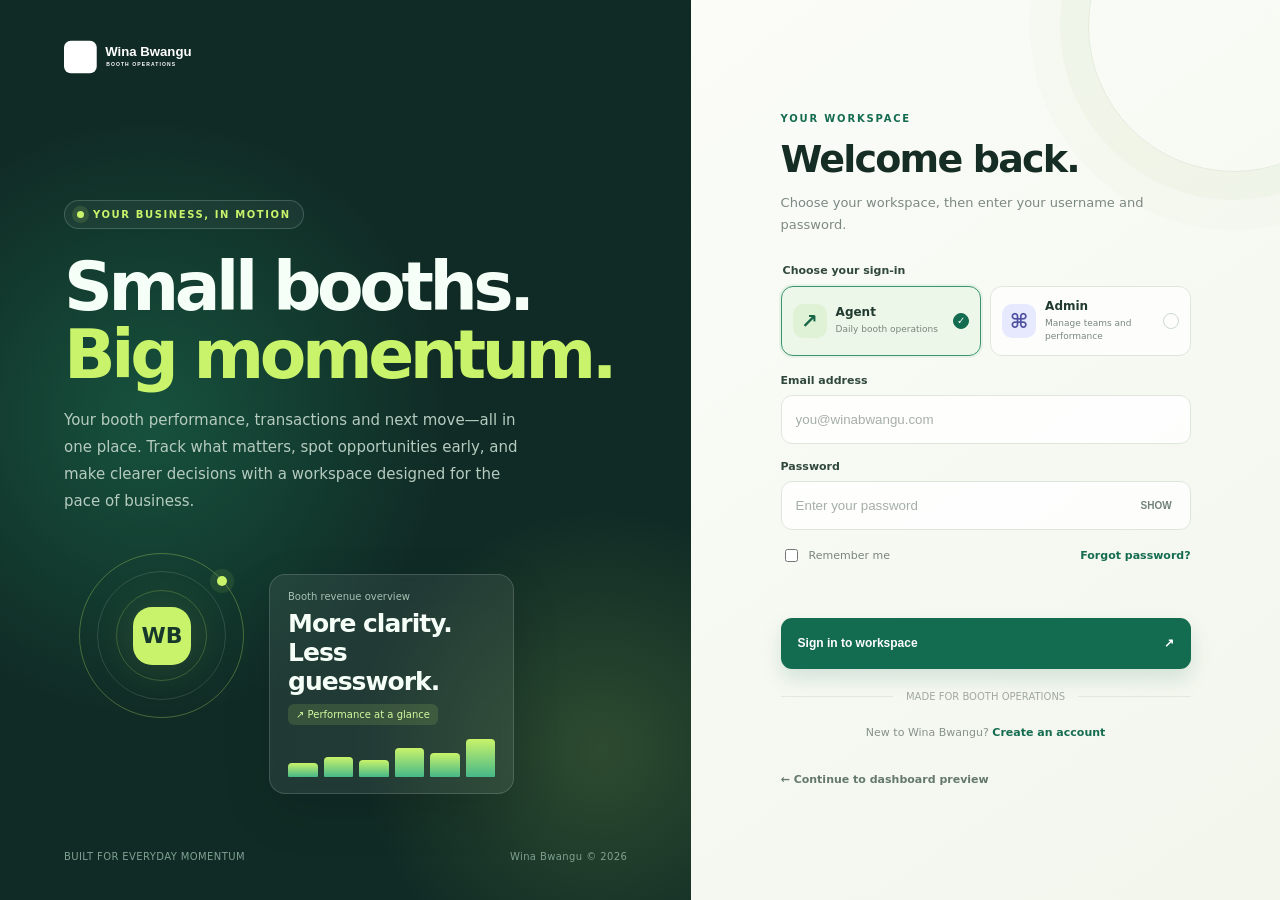
==== commit 142c292b: "Tidy login and admin dashboard layout" ====
--- a/Frontend/dashboard.html
+++ b/Frontend/dashboard.html
@@ -17,9 +17,9 @@
         <section class="agent-workspace" hidden><article class="agent-welcome"><div class="agent-welcome-icon">↗</div><div class="eyebrow light-eyebrow">YOUR SHIFT, AT A GLANCE</div><h2>Keep every entry accurate.</h2><p>Choose the booth where the transaction happened, select an available service, then review the amount and tax estimate before saving.</p><a class="btn-primary" href="index.html?role=agent"><span>Start a transaction</span><span aria-hidden="true">→</span></a></article><div class="agent-steps"><article class="agent-step"><span>01</span><div><strong>Select your booth</strong><p>The booth location fills in automatically.</p></div></article><article class="agent-step"><span>02</span><div><strong>Choose an available service</strong><p>Service choices depend on the selected booth.</p></div></article><article class="agent-step"><span>03</span><div><strong>Review and record</strong><p>Check the transaction amount and calculated tax before saving.</p></div></article><div class="agent-note"><strong>Need an overview?</strong><p>Revenue, service limits, booth comparisons and all transaction activity are available in the admin workspace.</p></div></div></section>
         <section class="metric-grid admin-only" aria-label="Key performance indicators"><article class="metric-card metric-revenue"><div class="metric-head"><span>Total revenue</span><span class="metric-icon" aria-hidden="true">↗</span></div><div class="metric-value" id="total-revenue">—</div><div class="metric-foot">Calculated from recorded transactions</div></article><article class="metric-card"><div class="metric-head"><span>Total capital</span><span class="metric-icon" aria-hidden="true">◈</span></div><div class="metric-value" id="total-capital">—</div><div class="metric-foot">Combined monthly service limits</div></article><article class="metric-card"><div class="metric-head"><span>Transactions recorded</span><span class="metric-icon" aria-hidden="true">≡</span></div><div class="metric-value" id="total-transactions">—</div><div class="metric-foot">Across all available booths</div></article></section>
         <section class="dashboard-grid admin-only">
-          <article class="surface panel-wide"><div class="section-heading"><div><div class="section-overline">MONTHLY ALLOWANCE</div><h2>Service limits</h2><p>Usage and remaining value against each service limit.</p></div><span class="section-count" id="service-count">Loading…</span></div><div class="table-scroll"><table class="data-table"><thead><tr><th scope="col">Service</th><th scope="col">Monthly limit</th><th scope="col">Used</th><th scope="col">Remaining</th><th scope="col">Utilization</th></tr></thead><tbody id="service-limits-body"><tr><td colspan="5" class="table-loading" role="status">Loading service data…</td></tr></tbody></table></div></article>
           <article class="surface"><div class="section-heading"><div><div class="section-overline">LOCATION BREAKDOWN</div><h2>Booth performance</h2><p>Ranked by generated revenue.</p></div></div><div id="booth-performance" class="booth-performance"><p class="table-loading">Loading booth data…</p></div></article>
           <article class="surface"><div class="section-heading"><div><div class="section-overline">CAPITAL POSITION</div><h2>Revenue vs capital</h2><p>Revenue compared with total service limits.</p></div></div><div class="capital-chart-wrap"><div id="summary-pie" class="pie-chart" role="img" aria-label="Revenue compared with total capital"></div><div class="pie-center"><span>Revenue</span><strong id="revenue-share">—</strong></div></div><div class="pie-legend" id="pie-legend"></div></article>
+          <article class="surface panel-wide"><div class="section-heading"><div><div class="section-overline">MONTHLY ALLOWANCE</div><h2>Service limits</h2><p>Usage and remaining value against each service limit.</p></div><span class="section-count" id="service-count">Loading…</span></div><div class="table-scroll"><table class="data-table"><thead><tr><th scope="col">Service</th><th scope="col">Monthly limit</th><th scope="col">Used</th><th scope="col">Remaining</th><th scope="col">Utilization</th></tr></thead><tbody id="service-limits-body"><tr><td colspan="5" class="table-loading" role="status">Loading service data…</td></tr></tbody></table></div></article>
           <article class="surface panel-wide recent-panel"><div class="section-heading"><div><div class="section-overline">RECENT ACTIVITY</div><h2>Latest transactions</h2><p>The most recently recorded entries, with their tax calculation.</p></div><a class="section-action" href="index.html">Record a transaction <span aria-hidden="true">→</span></a></div><div class="table-scroll"><table class="data-table recent-table"><thead><tr><th scope="col">Transaction ID</th><th scope="col">Booth</th><th scope="col">Service</th><th scope="col">Amount</th><th scope="col">Tax</th><th scope="col">After tax</th></tr></thead><tbody id="recent-transactions-body"><tr><td colspan="6" class="table-loading" role="status">Loading recent transactions…</td></tr></tbody></table></div></article>
           <article class="surface panel-wide"><div class="section-heading"><div><div class="section-overline">SERVICE USE</div><h2>Transaction count by booth</h2><p>Number of recorded transactions for each service at each booth.</p></div></div><div class="table-scroll"><table class="data-table frequency-table" id="frequency-table"><tbody><tr><td class="table-loading" role="status">Loading activity…</td></tr></tbody></table></div></article>
           <article class="surface panel-wide"><div class="section-heading"><div><div class="section-overline">TAX MONITORING</div><h2>Tax obligation overview</h2><p>Estimated tax associated with recorded transaction values, at the configured 10% rate.</p></div></div><div id="tax-obligations" class="tax-list"><p class="table-loading">Loading tax figures…</p></div><p class="data-note"><span>i</span> Tax values are estimates based on the project's current 10% assumption. Confirm the required rate before production use.</p></article>
--- a/Frontend/styles.css
+++ b/Frontend/styles.css
@@ -21,3 +21,6 @@
 @media(prefers-reduced-motion:reduce){*,*::before,*::after{animation-duration:.01ms!important;animation-iteration-count:1!important;transition-duration:.01ms!important}}
 
 [hidden]{display:none!important}.signout-link{color:#73808a;font-size:10px;font-weight:700;text-decoration:none}.signout-link:hover{color:var(--green);text-decoration:underline}.agent-workspace{display:grid;grid-template-columns:minmax(0,1.25fr) minmax(280px,.75fr);gap:18px}.agent-welcome{position:relative;overflow:hidden;min-height:350px;padding:34px;border-radius:16px;background:linear-gradient(135deg,#102b25,#1c5944);color:#fff}.agent-welcome:after{position:absolute;right:-65px;bottom:-150px;width:330px;height:330px;border:1px solid rgba(201,243,106,.24);border-radius:50%;content:'';box-shadow:0 0 0 25px rgba(201,243,106,.035),0 0 0 55px rgba(201,243,106,.025)}.agent-welcome-icon{display:grid;place-items:center;width:46px;height:46px;margin-bottom:34px;border:1px solid rgba(201,243,106,.24);border-radius:13px;background:rgba(201,243,106,.12);color:#d4f79b;font-size:23px}.agent-welcome .eyebrow{color:#b6e78f}.agent-welcome h2{position:relative;z-index:1;max-width:430px;margin:13px 0 12px;font-size:clamp(25px,3vw,36px);letter-spacing:-1.2px}.agent-welcome p{position:relative;z-index:1;max-width:470px;margin:0 0 25px;color:#c1d7cb;font-size:13px;line-height:1.8}.agent-welcome .btn-primary{position:relative;z-index:1;background:#c9f36a;color:#17372a}.agent-welcome .btn-primary:hover{background:#d8f894}.agent-steps{display:grid;align-content:start;gap:0;padding:24px;border:1px solid #e4e9eb;border-radius:16px;background:#fff;box-shadow:var(--shadow)}.agent-step{display:flex;gap:13px;padding:17px 0;border-bottom:1px solid #edf0f1}.agent-step:first-child{padding-top:3px}.agent-step>span{display:grid;place-items:center;width:31px;height:31px;flex:0 0 31px;border-radius:9px;background:#e9f5ef;color:var(--green);font-size:10px;font-weight:800}.agent-step strong{color:#2a3d46;font-size:12px}.agent-step p,.agent-note p{margin:6px 0 0;color:#829098;font-size:10px;line-height:1.6}.agent-note{margin-top:17px;padding:14px;border-radius:10px;background:#f5f8f6}.agent-note strong{color:#375647;font-size:11px}@media(max-width:900px){.agent-workspace{grid-template-columns:1fr}.agent-welcome{min-height:300px}}@media(max-width:640px){.signout-link{font-size:9px}.agent-welcome{min-height:0;padding:24px}.agent-welcome-icon{margin-bottom:24px}.agent-steps{padding:19px}}
+
+/* Keep the overview cards in each row the same height. */
+.dashboard-grid{align-items:stretch}
